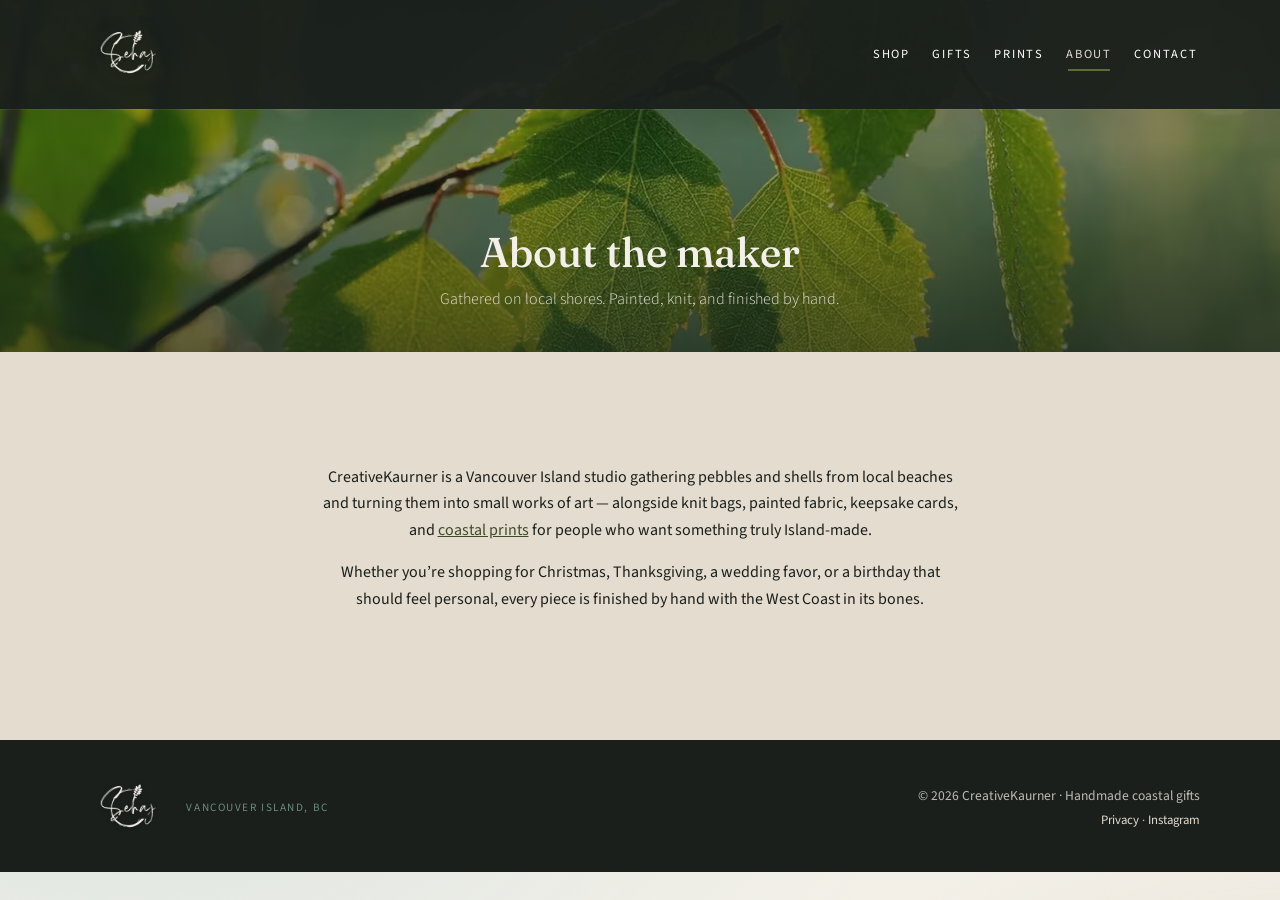
==== about.html @ 2b082a40 "Updates" ====
<!DOCTYPE html>
<html lang="en">
<head>
    <meta charset="UTF-8">
    <meta name="viewport" content="width=device-width, initial-scale=1.0">
    <meta name="theme-color" content="#1a1f1c">
    <title>About the Maker — CreativeKaurner</title>
    <meta name="description" content="Meet CreativeKaurner — a Vancouver Island studio making painted beach finds, knit bags, cards, and coastal prints.">
    <meta name="robots" content="index,follow">
    <link rel="canonical" href="https://creativekaurner.ca/about.html">
    <meta property="og:type" content="website">
    <meta property="og:site_name" content="CreativeKaurner">
    <meta property="og:title" content="About the Maker — CreativeKaurner">
    <meta property="og:description" content="Meet CreativeKaurner — a Vancouver Island studio making painted beach finds, knit bags, cards, and coastal prints.">
    <meta property="og:url" content="https://creativekaurner.ca/about.html">
    <meta property="og:image" content="https://creativekaurner.ca/images/creativekaurner-og.jpg">
    <meta property="og:locale" content="en_CA">
    <meta name="twitter:card" content="summary_large_image">
    <meta name="twitter:title" content="About the Maker — CreativeKaurner">
    <meta name="twitter:description" content="Meet CreativeKaurner — a Vancouver Island studio making painted beach finds, knit bags, cards, and coastal prints.">
    <meta name="twitter:image" content="https://creativekaurner.ca/images/creativekaurner-og.jpg">
    <link rel="icon" href="favicon.ico" sizes="any">
    <link rel="icon" type="image/png" sizes="32x32" href="images/icon-32.png">
    <link rel="apple-touch-icon" href="images/apple-touch-icon.png">
    <link rel="manifest" href="site.webmanifest">
    <link rel="preload" href="fonts/source-sans-3-latin-wght.woff2" as="font" type="font/woff2" crossorigin>
    <link rel="preload" href="fonts/fraunces-latin-opsz-wght.woff2" as="font" type="font/woff2" crossorigin>
    <link rel="preload" as="image" href="images/creativekaurner-about-hero-1600.avif" imagesrcset="images/creativekaurner-about-hero-960.avif 960w, images/creativekaurner-about-hero-1600.avif 1600w" imagesizes="100vw" type="image/avif" fetchpriority="high">
    <link rel="stylesheet" href="css/styles.css">
</head>
<body>
    <a class="skip-link" href="#main">Skip to content</a>
    <nav class="navbar navbar--solid" id="navbar" aria-label="Primary">
        <div class="container nav-inner">
            <a class="brand-lockup" href="index.html">
                <img src="images/creativekaurner-logo-white.png" alt="CreativeKaurner — Sehaj" class="logo-img" width="224" height="224">
            </a>
            <button class="nav-toggle" type="button" aria-expanded="false" aria-controls="navLinks" aria-label="Open menu">
                <span></span>
            </button>
                                    <ul class="nav-links" id="navLinks">
                <li><a href="shop.html">Shop</a></li><li><a href="gifts.html">Gifts</a></li><li><a href="prints.html">Prints</a></li><li><a href="about.html" aria-current="page">About</a></li><li><a href="contact.html">Contact</a></li>
            </ul>
        </div>
    </nav>
    <header class="page-hero">
        <picture class="page-hero-media">
            <source type="image/avif" srcset="images/creativekaurner-about-hero-960.avif 960w, images/creativekaurner-about-hero-1600.avif 1600w" sizes="100vw">
            <img class="page-hero-img" src="images/creativekaurner-about-hero-1600.webp" srcset="images/creativekaurner-about-hero-960.webp 960w, images/creativekaurner-about-hero-1600.webp 1600w" sizes="100vw" alt="" width="1600" height="727" fetchpriority="high" decoding="sync">
        </picture>
        <div class="container page-hero-content">
            <h1>About the maker</h1>
            <p>Gathered on local shores. Painted, knit, and finished by hand.</p>
        </div>
    </header>
    <main id="main">
<section class="section section-sand" id="about" aria-labelledby="about-heading">
        <div class="container">
            <h2 id="about-heading" class="visually-hidden">About CreativeKaurner</h2>
<div class="about-content reveal">
                <p>CreativeKaurner is a Vancouver Island studio gathering pebbles and shells from local beaches and turning them into small works of art — alongside knit bags, painted fabric, keepsake cards, and <a href="prints.html">coastal prints</a> for people who want something truly Island-made.</p>
                <p>Whether you’re shopping for Christmas, Thanksgiving, a wedding favor, or a birthday that should feel personal, every piece is finished by hand with the West Coast in its bones.</p>
            </div>
        </div>
    </section>
    </main>
    <footer class="footer">
        <div class="container footer-inner">
            <div class="footer-brand">
                <img src="images/creativekaurner-logo-white.png" alt="CreativeKaurner — Sehaj" class="footer-logo" width="96" height="96" loading="lazy">
                <p class="footer-place">Vancouver Island, BC</p>
            </div>
            <div class="footer-meta">
                <p>© <span id="year"></span> CreativeKaurner · Handmade coastal gifts</p>
                <p class="footer-links">
                    <a href="privacy.html">Privacy</a>
                    · <a href="https://www.instagram.com/creativekaurner/" target="_blank" rel="noopener noreferrer">Instagram</a>
                </p>
            </div>
        </div>
    </footer>
    <script src="js/site.js" defer></script>
</body>
</html>
---- css/styles.css ----
﻿@font-face {
            font-family: "Fraunces";
            src: url("../fonts/fraunces-latin-opsz-wght.woff2") format("woff2");
            font-weight: 100 900;
            font-style: normal;
            font-display: swap;
            font-optical-sizing: auto;
        }

        @font-face {
            font-family: "Source Sans 3";
            src: url("../fonts/source-sans-3-latin-wght.woff2") format("woff2");
            font-weight: 200 900;
            font-style: normal;
            font-display: swap;
        }

:root {
            --ink: #1a1f1c;
            --ink-soft: #3e4540;
            --drift: #c4b8a5;
            --sand: #e4dccf;
            --foam: #f3f0e8;
            --mist: #dfe6e2;
            --salal: #5c6b3a;
            --salal-deep: #3f4a28;
            --sea-glass: #6a8b82;
            --stone: #7a756c;
            --white: #ffffff;
            --hero-overlay: rgba(26, 31, 28, 0.45);
            --font-display: "Fraunces", Georgia, serif;
            --font-body: "Source Sans 3", "Segoe UI", sans-serif;
            --radius-soft: 4px;
            --space-section: clamp(4.5rem, 10vw, 7rem);
            --nav-offset: 5.5rem;
        }

        *, *::before, *::after { box-sizing: border-box; }

        html { scroll-behavior: smooth; }

        body {
            margin: 0;
            font-family: var(--font-body);
            font-weight: 400;
            color: var(--ink);
            background:
                radial-gradient(ellipse 120% 80% at 10% -10%, var(--mist) 0%, transparent 50%),
                radial-gradient(ellipse 80% 60% at 100% 20%, rgba(228, 220, 207, 0.7) 0%, transparent 45%),
                var(--foam);
            line-height: 1.65;
            -webkit-font-smoothing: antialiased;
        }

        img { max-width: 100%; display: block; height: auto; }

        h1, h2, h3, h4 {
            font-family: var(--font-display);
            font-weight: 500;
            line-height: 1.2;
            margin: 0 0 0.6em;
            text-wrap: balance;
        }

        p { margin: 0 0 1em; }

        a { color: var(--salal-deep); transition: color 0.25s ease; }
        a:hover { color: var(--ink); }

        .visually-hidden {
            position: absolute;
            width: 1px;
            height: 1px;
            padding: 0;
            margin: -1px;
            overflow: hidden;
            clip: rect(0, 0, 0, 0);
            white-space: nowrap;
            border: 0;
        }

        .skip-link {
            position: absolute;
            left: 0.75rem;
            top: 0.75rem;
            z-index: 2000;
            padding: 0.65rem 1rem;
            background: var(--ink);
            color: var(--foam);
            text-decoration: none;
            border-radius: var(--radius-soft);
            transform: translateY(-150%);
            transition: transform 0.2s ease;
        }

        .skip-link:focus {
            transform: translateY(0);
            outline: 2px solid var(--sand);
            outline-offset: 2px;
        }

        section[id],
        #top {
            scroll-margin-top: var(--nav-offset);
        }

        :focus-visible {
            outline: 2px solid var(--salal);
            outline-offset: 3px;
        }

        button,
        a.btn,
        .nav-toggle {
            touch-action: manipulation;
            -webkit-tap-highlight-color: rgba(92, 107, 58, 0.2);
        }

        .container {
            width: min(1120px, 92%);
            margin: 0 auto;
        }

        /* —— Nav —— */
        .navbar {
            position: absolute;
            top: 0;
            left: 0;
            width: 100%;
            z-index: 1000;
            padding: 0.5rem 0;
            padding-top: max(0.5rem, env(safe-area-inset-top));
            padding-left: env(safe-area-inset-left);
            padding-right: env(safe-area-inset-right);
            transition: background 0.3s ease, padding 0.3s ease, box-shadow 0.3s ease;
        }

        /* Solid bar: scrolled home, or inner pages (.navbar--solid) */
        .navbar.scrolled,
        .navbar.navbar--solid {
            position: fixed;
            background: rgba(26, 31, 28, 0.94);
            padding: 0.4rem 0;
            padding-top: max(0.4rem, env(safe-area-inset-top));
            padding-left: env(safe-area-inset-left);
            padding-right: env(safe-area-inset-right);
            box-shadow: 0 1px 0 rgba(255, 255, 255, 0.06);
        }

        .navbar.navbar--solid {
            position: fixed;
            top: 0;
            left: 0;
            right: 0;
        }

        .nav-inner {
            display: flex;
            align-items: center;
            justify-content: space-between;
            gap: 1rem;
        }

        .brand-lockup {
            display: inline-flex;
            align-items: center;
            text-decoration: none;
            line-height: 0;
            transition: opacity 0.3s ease;
        }

        .brand-lockup:hover { opacity: 0.9; }

        .brand-lockup:focus-visible {
            outline: 2px solid var(--sand);
            outline-offset: 3px;
        }

        .brand-lockup .logo-img {
            display: block;
            height: 72px;
            width: auto;
            aspect-ratio: 1;
            object-fit: contain;
            background: transparent;
            border-radius: 0;
            box-shadow: none;
            filter: drop-shadow(0 1px 1px rgba(26, 31, 28, 0.55))
                    drop-shadow(0 2px 10px rgba(26, 31, 28, 0.4));
        }

        @media (min-width: 900px) {
            .brand-lockup .logo-img { height: 96px; }
        }

        .nav-toggle {
            display: flex;
            align-items: center;
            justify-content: center;
            width: 44px;
            height: 44px;
            border: 1px solid rgba(255, 255, 255, 0.7);
            background: transparent;
            color: #fff;
            cursor: pointer;
            border-radius: var(--radius-soft);
            flex-shrink: 0;
            filter: drop-shadow(0 1px 3px rgba(0, 0, 0, 0.55));
        }

        .navbar.scrolled .nav-toggle,
        .navbar.navbar--solid .nav-toggle {
            filter: none;
            border-color: rgba(255, 255, 255, 0.45);
        }

        .nav-toggle span {
            display: block;
            width: 18px;
            height: 2px;
            background: currentColor;
            position: relative;
        }

        .nav-toggle span::before,
        .nav-toggle span::after {
            content: "";
            position: absolute;
            left: 0;
            width: 18px;
            height: 2px;
            background: currentColor;
        }

        .nav-toggle span::before { top: -6px; }
        .nav-toggle span::after { top: 6px; }

        .nav-links {
            display: none;
            list-style: none;
            margin: 0;
            padding: 0;
            flex-direction: column;
            gap: 0.25rem;
            position: absolute;
            top: 100%;
            left: 4%;
            right: 4%;
            background: rgba(26, 31, 28, 0.96);
            padding: 1rem 1.25rem;
            border-radius: var(--radius-soft);
        }

        .nav-links.open { display: flex; }

        .nav-links a {
            color: var(--white);
            text-decoration: none;
            font-size: 0.78rem;
            letter-spacing: 0.14em;
            text-transform: uppercase;
            padding: 0.75rem 0.25rem;
            min-height: 44px;
            display: inline-flex;
            align-items: center;
            position: relative;
        }

        .nav-links a::after {
            content: "";
            position: absolute;
            left: 0.25rem;
            right: 0.25rem;
            bottom: 0.35rem;
            width: auto;
            height: 2px;
            background: var(--salal);
            transform: scaleX(0);
            transform-origin: left;
            transition: transform 0.3s ease;
        }

        .nav-links a:hover::after,
        .nav-links a:focus-visible::after { transform: scaleX(1); }

        .nav-links a:focus-visible {
            outline-color: var(--sand);
        }

        @media (min-width: 992px) {
            .nav-toggle { display: none; }
            .nav-links {
                display: flex;
                flex-direction: row;
                position: static;
                background: transparent;
                padding: 0;
                gap: 0.2rem 1.1rem;
                align-items: center;
            }
            .nav-links a { padding: 0.5rem 0.15rem; min-height: 44px; }
        }

        /* â€”â€” Buttons â€”â€” */
        .btn {
            display: inline-flex;
            align-items: center;
            justify-content: center;
            gap: 0.5rem;
            padding: 0.85rem 1.6rem;
            font-family: var(--font-body);
            font-size: 0.8rem;
            font-weight: 500;
            letter-spacing: 0.12em;
            text-transform: uppercase;
            text-decoration: none;
            border-radius: var(--radius-soft);
            border: 2px solid transparent;
            cursor: pointer;
            transition: background 0.3s ease, color 0.3s ease, border-color 0.3s ease, transform 0.25s ease;
        }

        .btn:hover { transform: translateY(-1px); }

        .btn:focus-visible {
            outline: 2px solid var(--sand);
            outline-offset: 3px;
        }

        .btn-primary {
            background: var(--salal);
            color: var(--white);
            border-color: var(--salal);
        }

        .btn-primary:hover {
            background: var(--salal-deep);
            border-color: var(--salal-deep);
            color: var(--white);
        }

        .btn-ghost {
            background: transparent;
            color: var(--white);
            border-color: rgba(243, 240, 232, 0.85);
        }

        .btn-ghost:hover {
            background: var(--salal);
            border-color: var(--salal);
            color: var(--white);
        }

        .btn-outline {
            background: transparent;
            color: var(--salal-deep);
            border-color: var(--salal);
        }

        .btn-outline:hover {
            background: var(--salal);
            color: var(--white);
        }

        @media (max-width: 559px) {
            .cta-row { flex-direction: column; align-items: stretch; }
            .cta-row .btn { width: 100%; }
        }

        .btn-sm {
            padding: 0.55rem 1rem;
            font-size: 0.72rem;
        }

        .cta-row {
            display: flex;
            flex-wrap: wrap;
            gap: 0.85rem;
            justify-content: center;
        }

        /* â€”â€” Hero â€”â€” */
        .hero {
            position: relative;
            min-height: 100vh;
            min-height: 100dvh;
            display: flex;
            align-items: center;
            justify-content: center;
            background: var(--ink);
            color: var(--white);
            text-align: center;
            overflow: hidden;
        }

        .hero-media {
            position: absolute;
            inset: 0;
            z-index: 0;
            display: block;
        }

        .hero-img {
            position: absolute;
            inset: 0;
            width: 100%;
            height: 100%;
            max-width: none;
            object-fit: cover;
            object-position: center 42%;
            z-index: 0;
        }

        .hero::before {
            content: "";
            position: absolute;
            inset: 0;
            z-index: 1;
            background:
                linear-gradient(
                    180deg,
                    rgba(26, 31, 28, 0.62) 0%,
                    rgba(26, 31, 28, 0.38) 22%,
                    rgba(26, 31, 28, 0.36) 48%,
                    rgba(26, 31, 28, 0.55) 100%
                );
        }

        .hero-content {
            position: relative;
            z-index: 2;
            width: min(640px, 90%);
            padding: 6.5rem 0 4.5rem;
            opacity: 0;
            transform: translateY(18px);
            animation: mistIn 1.2s ease forwards 0.2s;
        }

        .hero-place {
            font-size: 0.75rem;
            letter-spacing: 0.22em;
            text-transform: uppercase;
            color: var(--sand);
            margin-bottom: 0.85rem;
        }

        .hero h1 {
            font-size: clamp(2.4rem, 6vw, 3.75rem);
            font-weight: 500;
            margin-bottom: 0.85rem;
            color: var(--foam);
            letter-spacing: -0.02em;
            line-height: 1.1;
        }

        .hero-support {
            font-size: clamp(0.98rem, 1.8vw, 1.12rem);
            font-weight: 300;
            max-width: 28em;
            margin: 0 auto 1.85rem;
            color: rgba(243, 240, 232, 0.9);
            line-height: 1.55;
        }

        @keyframes mistIn {
            to { opacity: 1; transform: translateY(0); }
        }

        @media (prefers-reduced-motion: reduce) {
            html { scroll-behavior: auto; }
            *,
            *::before,
            *::after {
                animation-duration: 0.01ms !important;
                animation-iteration-count: 1 !important;
                transition-duration: 0.01ms !important;
            }
            .hero-content {
                opacity: 1;
                transform: none;
                animation: none;
            }
            .reveal {
                opacity: 1;
                transform: none;
            }
            .tile:hover { transform: none; }
            .tile:hover .tile-media { transform: none; }
            .story-visual img,
            .story-strip.reveal.in .story-visual img {
                transform: none;
                transition: none;
            }
        }

        /* â€”â€” Sections â€”â€” */
        .section {
            padding: var(--space-section) 0;
        }

        .section-foam { background: var(--foam); }
        .section-sand { background: var(--sand); }
        .section-mist { background: var(--mist); }
        .section-ink {
            background: var(--ink);
            color: var(--foam);
        }

        .section-ink .section-lede { color: rgba(243, 240, 232, 0.8); }
        .section-ink .section-title h2::after { background: var(--sea-glass); }

        .section-title {
            text-align: center;
            margin-bottom: 1rem;
        }

        .section-title h2 {
            font-size: clamp(1.85rem, 4vw, 2.5rem);
            display: inline-block;
            position: relative;
            padding-bottom: 0.65rem;
            margin-bottom: 0;
        }

        .section-title h2::after {
            content: "";
            position: absolute;
            left: 50%;
            bottom: 0;
            transform: translateX(-50%);
            width: 48px;
            height: 2px;
            background: var(--salal);
        }

        .section-lede {
            text-align: center;
            max-width: 38em;
            margin: 0 auto 2.75rem;
            color: var(--ink-soft);
            font-size: 1.05rem;
        }

        .reveal {
            opacity: 0;
            transform: translateY(22px);
            transition: opacity 0.7s ease, transform 0.7s ease;
        }

        .reveal.in {
            opacity: 1;
            transform: translateY(0);
        }

        /* â€”â€” Story â€”â€” */
        .story-strip {
            display: grid;
            gap: 2rem;
            align-items: center;
        }

        @media (min-width: 800px) {
            .story-strip {
                grid-template-columns: 1.1fr 1fr;
                gap: 3rem;
            }
        }

        .story-visual {
            aspect-ratio: 4 / 3;
            border-radius: var(--radius-soft);
            overflow: hidden;
            background: var(--mist);
        }

        .story-visual img {
            width: 100%;
            height: 100%;
            object-fit: cover;
            transform: scale(1.04);
            transition: transform 1.4s ease;
        }

        .story-strip.reveal.in .story-visual img {
            transform: scale(1);
        }

        .story-steps {
            list-style: none;
            margin: 1.5rem 0 0;
            padding: 0;
            display: grid;
            gap: 1rem;
        }

        .story-steps li {
            display: grid;
            grid-template-columns: auto 1fr;
            gap: 0.85rem;
            align-items: start;
        }

        .step-num {
            font-family: var(--font-display);
            color: var(--salal);
            font-size: 1.25rem;
            line-height: 1.2;
        }

        .story-steps strong {
            display: block;
            font-family: var(--font-display);
            font-weight: 500;
            margin-bottom: 0.15rem;
        }

        .story-steps span { color: var(--ink-soft); font-size: 0.95rem; }

        /* â€”â€” Collection / gift tiles â€”â€” */
        .tile-grid {
            display: grid;
            grid-template-columns: 1fr;
            gap: 1.1rem;
        }

        @media (min-width: 560px) {
            .tile-grid { grid-template-columns: repeat(2, 1fr); }
        }

        @media (min-width: 900px) {
            .tile-grid.cols-3 { grid-template-columns: repeat(3, 1fr); }
            .tile-grid.cols-4 { grid-template-columns: repeat(4, 1fr); }
            .tile-grid.cols-5 { grid-template-columns: repeat(5, 1fr); }
        }

        .tile {
            position: relative;
            display: block;
            text-decoration: none;
            color: inherit;
            overflow: hidden;
            border-radius: var(--radius-soft);
            isolation: isolate;
            transition: transform 0.45s ease;
        }

        .tile:hover {
            transform: translateY(-5px);
        }

        .tile:hover .tile-media { transform: scale(1.05); }
        .tile:hover .tile-scrim { opacity: 0.72; }

        .tile picture {
            display: block;
            width: 100%;
            height: auto;
        }

        .tile-media {
            aspect-ratio: 4 / 5;
            width: 100%;
            height: auto;
            object-fit: cover;
            object-position: center;
            background: var(--mist);
            transition: transform 0.7s ease;
            display: block;
        }

        .tile[data-lightbox],
        .product-media[data-lightbox],
        .print-item[data-lightbox] {
            cursor: zoom-in;
        }

        .tile-scrim {
            position: absolute;
            inset: 0;
            background: linear-gradient(180deg, transparent 35%, rgba(26, 31, 28, 0.82) 100%);
            opacity: 0.9;
            transition: opacity 0.35s ease;
            pointer-events: none;
        }

        .tile-body {
            position: absolute;
            left: 0;
            right: 0;
            bottom: 0;
            padding: 1.15rem 1.2rem 1.25rem;
            color: var(--white);
            z-index: 1;
        }

        .tile-body h3 {
            font-size: 1.2rem;
            margin: 0 0 0.25rem;
            color: var(--white);
        }

        .tile-body p {
            margin: 0;
            font-size: 0.9rem;
            font-weight: 300;
            opacity: 0.9;
        }

        .tile-plain .tile-body {
            position: static;
            padding: 1rem 0 0;
            color: var(--ink);
        }

        .tile-plain .tile-body h3 { color: var(--ink); }
        .tile-plain .tile-body p { color: var(--ink-soft); opacity: 1; }

        /* â€”â€” Product grid â€”â€” */
        .product-grid {
            display: grid;
            grid-template-columns: 1fr;
            gap: 1.5rem;
        }

        @media (min-width: 560px) {
            .product-grid { grid-template-columns: repeat(2, 1fr); }
        }

        @media (min-width: 900px) {
            .product-grid { grid-template-columns: repeat(4, 1fr); }
        }

        .product {
            display: flex;
            flex-direction: column;
            gap: 0.75rem;
        }

        .product-media {
            position: relative;
            aspect-ratio: 1;
            border-radius: var(--radius-soft);
            overflow: hidden;
            background: var(--mist);
        }

        .product-media picture {
            display: block;
            width: 100%;
            height: 100%;
        }

        .product-media img {
            width: 100%;
            height: 100%;
            aspect-ratio: auto;
            object-fit: cover;
            object-position: center;
            background: var(--mist);
        }

        .badge {
            position: absolute;
            top: 0.65rem;
            left: 0.65rem;
            background: var(--salal);
            color: var(--white);
            font-size: 0.65rem;
            letter-spacing: 0.12em;
            text-transform: uppercase;
            padding: 0.3rem 0.55rem;
            border-radius: 2px;
            z-index: 1;
        }

        .product h3 {
            font-size: 1.1rem;
            margin: 0;
        }

        .product-meta {
            font-size: 0.9rem;
            color: var(--ink-soft);
            margin: 0;
        }

        .tags {
            display: flex;
            flex-wrap: wrap;
            gap: 0.35rem;
        }

        .tag {
            font-size: 0.68rem;
            letter-spacing: 0.08em;
            text-transform: uppercase;
            color: var(--salal-deep);
            border: 1px solid rgba(92, 107, 58, 0.35);
            padding: 0.2rem 0.5rem;
            border-radius: 2px;
            background: rgba(92, 107, 58, 0.08);
        }

        .gift-chips {
            display: flex;
            flex-wrap: wrap;
            gap: 0.5rem;
            justify-content: center;
            margin-top: 2rem;
        }

        .gift-chips a {
            font-size: 0.75rem;
            letter-spacing: 0.08em;
            text-transform: uppercase;
            text-decoration: none;
            color: var(--ink-soft);
            border-bottom: 1px solid var(--drift);
            padding-bottom: 0.15rem;
        }

        .gift-chips a:hover { color: var(--salal-deep); border-color: var(--salal); }

        /* â€”â€” Custom form â€”â€” */
        .custom-layout {
            display: grid;
            gap: 2.5rem;
        }

        @media (min-width: 800px) {
            .custom-layout {
                grid-template-columns: 1fr 1.1fr;
                gap: 3rem;
                align-items: start;
            }
        }

        .steps-simple {
            list-style: none;
            margin: 0;
            padding: 0;
            display: grid;
            gap: 1.25rem;
        }

        .steps-simple li {
            padding-left: 0;
        }

        .steps-simple strong {
            display: block;
            font-family: var(--font-display);
            font-size: 1.15rem;
            margin-bottom: 0.25rem;
        }

        /* —— Prints —— */
        .print-strip {
            display: grid;
            grid-template-columns: 1fr;
            gap: 0.75rem;
        }

        @media (min-width: 640px) {
            .print-strip { grid-template-columns: repeat(4, 1fr); }
        }

        .print-item {
            position: relative;
            overflow: hidden;
            border-radius: var(--radius-soft);
            aspect-ratio: 3 / 4;
            margin: 0;
        }

        .print-item picture {
            display: block;
            width: 100%;
            height: 100%;
        }

        .print-item img {
            width: 100%;
            height: 100%;
            object-fit: cover;
            transition: transform 0.7s ease;
        }

        .print-item:hover img { transform: scale(1.05); }

        .print-caption {
            position: absolute;
            left: 0;
            right: 0;
            bottom: 0;
            padding: 0.85rem;
            background: linear-gradient(transparent, rgba(26, 31, 28, 0.75));
            color: var(--white);
            font-size: 0.85rem;
        }

        /* â€”â€” About / Contact â€”â€” */
        .about-content,
        .contact-content {
            max-width: 40em;
            margin: 0 auto;
            text-align: center;
        }

        .social-icons {
            display: flex;
            justify-content: center;
            gap: 1.5rem;
            margin-top: 1.5rem;
        }

        .social-icons a {
            color: var(--ink);
            display: inline-flex;
            align-items: center;
            justify-content: center;
            width: 2.75rem;
            height: 2.75rem;
            transition: color 0.25s ease;
        }

        .social-icons a svg {
            display: block;
        }

        .social-icons a:hover { color: var(--salal); }

        .section-ink .social-icons a { color: var(--foam); }
        .section-ink .social-icons a:hover { color: var(--sand); }

        /* —— Footer —— */
        .footer {
            background: var(--ink);
            color: rgba(243, 240, 232, 0.75);
            padding: 1.25rem 0 1rem;
            padding-bottom: max(1rem, env(safe-area-inset-bottom));
            padding-left: env(safe-area-inset-left);
            padding-right: env(safe-area-inset-right);
            font-size: 0.85rem;
        }

        .footer-inner {
            display: flex;
            flex-direction: column;
            align-items: center;
            gap: 0.65rem;
            text-align: center;
        }

        @media (min-width: 768px) {
            .footer-inner {
                flex-direction: row;
                justify-content: space-between;
                align-items: center;
                text-align: left;
                gap: 1.25rem;
            }
        }

        .footer-brand {
            display: flex;
            align-items: center;
            gap: 0.65rem;
            margin: 0;
        }

        .footer-logo {
            width: 72px;
            height: auto;
            aspect-ratio: 1;
            object-fit: contain;
            background: transparent;
            border-radius: 0;
            flex-shrink: 0;
            filter: drop-shadow(0 1px 2px rgba(0, 0, 0, 0.35));
        }

        @media (min-width: 900px) {
            .footer-logo { width: 96px; }
        }

        .footer-meta {
            display: flex;
            flex-direction: column;
            gap: 0.2rem;
            align-items: center;
        }

        @media (min-width: 768px) {
            .footer-meta { align-items: flex-end; text-align: right; }
        }

        .footer p { margin: 0; }
        .footer a { color: var(--sand); text-decoration: none; }
        .footer a:hover { text-decoration: underline; }
        .footer-place {
            font-size: 0.7rem;
            letter-spacing: 0.14em;
            text-transform: uppercase;
            color: var(--sea-glass);
            margin: 0;
        }
        .footer-links {
            font-size: 0.8rem;
        }

/* —— Inner pages —— */
.page-hero {
    position: relative;
    display: flex;
    align-items: flex-end;
    justify-content: center;
    min-height: clamp(15rem, 36vw, 22rem);
    background: var(--ink);
    color: var(--foam);
    text-align: center;
    overflow: hidden;
    /* Clears fixed .navbar--solid */
    padding: calc(var(--nav-offset) + 1.25rem) 0 2.5rem;
}

.page-hero-media {
    position: absolute;
    inset: 0;
    z-index: 0;
    display: block;
}

.page-hero-img {
    position: absolute;
    inset: 0;
    width: 100%;
    height: 100%;
    max-width: none;
    object-fit: cover;
    object-position: center;
}

.page-hero::before {
    content: "";
    position: absolute;
    inset: 0;
    z-index: 1;
    background:
        linear-gradient(
            180deg,
            rgba(26, 31, 28, 0.55) 0%,
            rgba(26, 31, 28, 0.4) 40%,
            rgba(26, 31, 28, 0.72) 100%
        );
}

.page-hero .container,
.page-hero-content {
    position: relative;
    z-index: 2;
}

.page-hero h1 {
    color: var(--foam);
    font-size: clamp(1.85rem, 4vw, 2.6rem);
    margin-bottom: 0.5rem;
    text-wrap: balance;
}

.page-hero p {
    max-width: 32em;
    margin: 0 auto;
    color: rgba(243, 240, 232, 0.9);
    font-weight: 300;
}
.nav-links a[aria-current="page"]::after {
    transform: scaleX(1);
}
.nav-links a[aria-current="page"] {
    color: var(--sand);
}
.prose {
    max-width: 40em;
    margin: 0 auto;
}
.prose h2 {
    font-size: 1.45rem;
    margin-top: 2rem;
}
.prose ul {
    padding-left: 1.2rem;
}
.home-cta-grid {
    display: grid;
    grid-template-columns: 1fr;
    gap: 1rem;
    margin-top: 1rem;
}
@media (min-width: 700px) {
    .home-cta-grid { grid-template-columns: repeat(3, 1fr); }
}

.featured-grid {
    margin-top: 0.5rem;
}

@media (min-width: 900px) {
    .featured-grid.product-grid {
        grid-template-columns: repeat(3, 1fr);
    }
}

.featured-more {
    text-align: center;
    margin: 2rem 0 0;
    font-size: 0.95rem;
}

.featured-more a {
    color: var(--salal-deep);
    text-decoration: none;
    letter-spacing: 0.04em;
    border-bottom: 1px solid transparent;
    transition: border-color 0.25s ease, color 0.25s ease;
}

.featured-more a:hover {
    color: var(--ink);
    border-bottom-color: var(--salal);
}

/* —— Lightbox —— */
.lightbox {
    padding: 0;
    border: none;
    background: transparent;
    max-width: min(92vw, 56rem);
    max-height: 92vh;
    color: var(--foam);
}

.lightbox::backdrop {
    background: rgba(26, 31, 28, 0.88);
}

.lightbox-panel {
    position: relative;
    display: grid;
    gap: 1rem;
    padding: clamp(1.25rem, 3vw, 1.75rem);
    max-height: 92vh;
    overflow: auto;
    background: var(--ink);
    border-radius: var(--radius-soft);
    box-shadow: 0 24px 60px rgba(0, 0, 0, 0.35);
}

.lightbox-close {
    position: absolute;
    top: 0.65rem;
    right: 0.65rem;
    z-index: 2;
    width: 2.5rem;
    height: 2.5rem;
    border: 1px solid rgba(243, 240, 232, 0.35);
    border-radius: 50%;
    background: rgba(26, 31, 28, 0.55);
    color: var(--foam);
    font-size: 1.35rem;
    line-height: 1;
    cursor: pointer;
}

.lightbox-close:hover,
.lightbox-close:focus-visible {
    background: var(--salal);
    border-color: var(--salal);
    outline: none;
}

.lightbox-figure {
    margin: 0;
    display: grid;
    place-items: center;
}

.lightbox-figure img {
    display: block;
    width: auto;
    height: auto;
    max-width: min(84vw, 48rem);
    max-height: min(68vh, 40rem);
    object-fit: contain;
    border-radius: 2px;
}

.lightbox-meta {
    display: flex;
    flex-wrap: wrap;
    align-items: center;
    justify-content: space-between;
    gap: 0.85rem 1.25rem;
}

.lightbox-title {
    margin: 0;
    font-family: var(--font-display);
    font-size: clamp(1.15rem, 2.5vw, 1.45rem);
    font-weight: 500;
    color: var(--foam);
}

.lightbox-actions {
    display: flex;
    flex-wrap: wrap;
    gap: 0.65rem;
}

.lightbox-actions .btn {
    margin: 0;
}

.lightbox-actions[hidden] {
    display: none;
}

@media (prefers-reduced-motion: reduce) {
    .lightbox,
    .lightbox-panel {
        transition: none;
    }
}
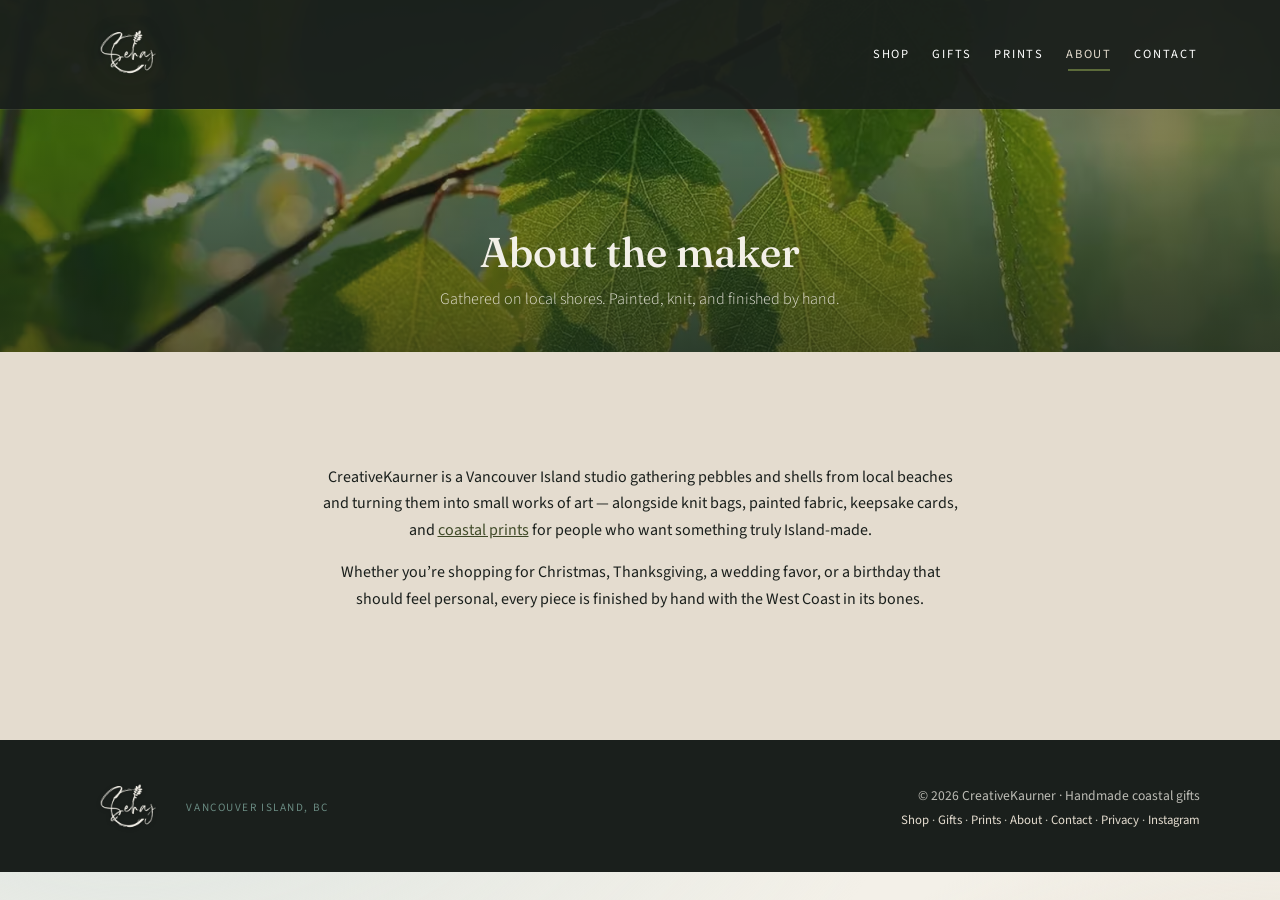
==== commit edb07d17: "second update" ====
--- a/about.html
+++ b/about.html
@@ -14,6 +14,8 @@
     <meta property="og:description" content="Meet CreativeKaurner — a Vancouver Island studio making painted beach finds, knit bags, cards, and coastal prints.">
     <meta property="og:url" content="https://creativekaurner.ca/about.html">
     <meta property="og:image" content="https://creativekaurner.ca/images/creativekaurner-og.jpg">
+    <meta property="og:image:width" content="1200">
+    <meta property="og:image:height" content="628">
     <meta property="og:locale" content="en_CA">
     <meta name="twitter:card" content="summary_large_image">
     <meta name="twitter:title" content="About the Maker — CreativeKaurner">
@@ -32,7 +34,7 @@
     <a class="skip-link" href="#main">Skip to content</a>
     <nav class="navbar navbar--solid" id="navbar" aria-label="Primary">
         <div class="container nav-inner">
-            <a class="brand-lockup" href="index.html">
+            <a class="brand-lockup" href="/">
                 <img src="images/creativekaurner-logo-white.png" alt="CreativeKaurner — Sehaj" class="logo-img" width="224" height="224">
             </a>
             <button class="nav-toggle" type="button" aria-expanded="false" aria-controls="navLinks" aria-label="Open menu">
@@ -73,7 +75,12 @@
             <div class="footer-meta">
                 <p>© <span id="year"></span> CreativeKaurner · Handmade coastal gifts</p>
                 <p class="footer-links">
-                    <a href="privacy.html">Privacy</a>
+                    <a href="shop.html">Shop</a>
+                    · <a href="gifts.html">Gifts</a>
+                    · <a href="prints.html">Prints</a>
+                    · <a href="about.html">About</a>
+                    · <a href="contact.html">Contact</a>
+                    · <a href="privacy.html">Privacy</a>
                     · <a href="https://www.instagram.com/creativekaurner/" target="_blank" rel="noopener noreferrer">Instagram</a>
                 </p>
             </div>
--- a/css/styles.css
+++ b/css/styles.css
@@ -253,17 +253,24 @@
 
         .nav-links.open { display: flex; }
 
+        .nav-links li {
+            width: 100%;
+            display: block;
+        }
+
         .nav-links a {
             color: var(--white);
             text-decoration: none;
             font-size: 0.78rem;
             letter-spacing: 0.14em;
             text-transform: uppercase;
-            padding: 0.75rem 0.25rem;
+            padding: 0.75rem 0.5rem;
             min-height: 44px;
-            display: inline-flex;
+            display: flex;
+            width: 100%;
             align-items: center;
             position: relative;
+            box-sizing: border-box;
         }
 
         .nav-links a::after {
@@ -298,10 +305,16 @@
                 gap: 0.2rem 1.1rem;
                 align-items: center;
             }
-            .nav-links a { padding: 0.5rem 0.15rem; min-height: 44px; }
-        }
-
-        /* â€”â€” Buttons â€”â€” */
+            .nav-links li { width: auto; }
+            .nav-links a {
+                width: auto;
+                display: inline-flex;
+                padding: 0.5rem 0.15rem;
+                min-height: 44px;
+            }
+        }
+
+        /* —— Buttons —— */
         .btn {
             display: inline-flex;
             align-items: center;
@@ -379,7 +392,7 @@
             justify-content: center;
         }
 
-        /* â€”â€” Hero â€”â€” */
+        /* —— Hero —— */
         .hero {
             position: relative;
             min-height: 100vh;
@@ -493,7 +506,7 @@
             }
         }
 
-        /* â€”â€” Sections â€”â€” */
+        /* —— Sections —— */
         .section {
             padding: var(--space-section) 0;
         }
@@ -552,7 +565,7 @@
             transform: translateY(0);
         }
 
-        /* â€”â€” Story â€”â€” */
+        /* —— Story —— */
         .story-strip {
             display: grid;
             gap: 2rem;
@@ -616,7 +629,7 @@
 
         .story-steps span { color: var(--ink-soft); font-size: 0.95rem; }
 
-        /* â€”â€” Collection / gift tiles â€”â€” */
+        /* —— Collection / gift tiles —— */
         .tile-grid {
             display: grid;
             grid-template-columns: 1fr;
@@ -715,7 +728,7 @@
         .tile-plain .tile-body h3 { color: var(--ink); }
         .tile-plain .tile-body p { color: var(--ink-soft); opacity: 1; }
 
-        /* â€”â€” Product grid â€”â€” */
+        /* —— Product grid —— */
         .product-grid {
             display: grid;
             grid-template-columns: 1fr;
@@ -821,7 +834,7 @@
 
         .gift-chips a:hover { color: var(--salal-deep); border-color: var(--salal); }
 
-        /* â€”â€” Custom form â€”â€” */
+        /* —— Custom form —— */
         .custom-layout {
             display: grid;
             gap: 2.5rem;
@@ -899,7 +912,7 @@
             font-size: 0.85rem;
         }
 
-        /* â€”â€” About / Contact â€”â€” */
+        /* —— About / Contact —— */
         .about-content,
         .contact-content {
             max-width: 40em;
@@ -1151,6 +1164,7 @@
     padding: clamp(1.25rem, 3vw, 1.75rem);
     max-height: 92vh;
     overflow: auto;
+    overscroll-behavior: contain;
     background: var(--ink);
     border-radius: var(--radius-soft);
     box-shadow: 0 24px 60px rgba(0, 0, 0, 0.35);
@@ -1172,11 +1186,16 @@
     cursor: pointer;
 }
 
-.lightbox-close:hover,
+.lightbox-close:hover {
+    background: var(--salal);
+    border-color: var(--salal);
+}
+
 .lightbox-close:focus-visible {
     background: var(--salal);
-    border-color: var(--salal);
-    outline: none;
+    border-color: var(--foam);
+    outline: 2px solid var(--sand);
+    outline-offset: 2px;
 }
 
 .lightbox-figure {
